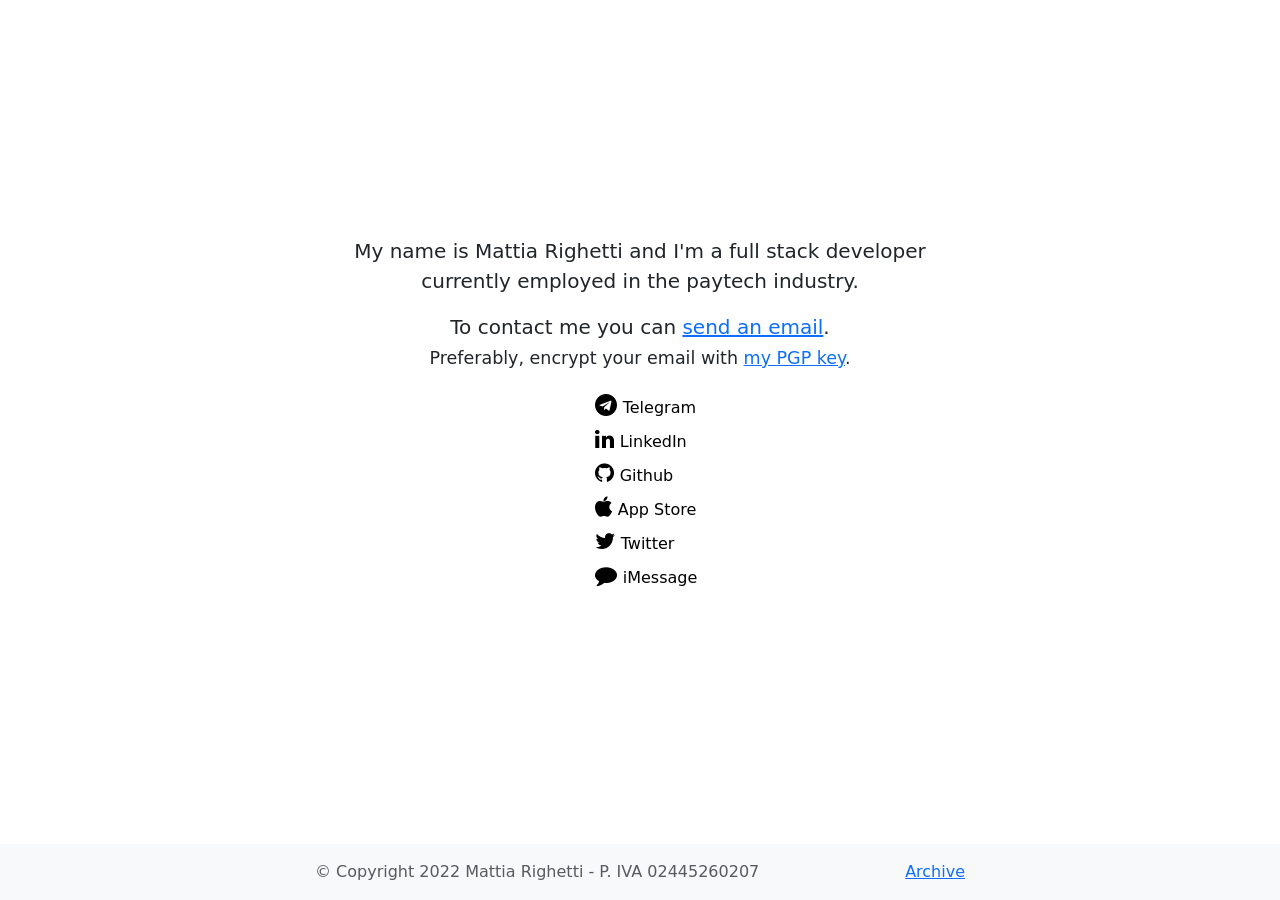
==== en/index.html @ 1e8c4438 "Adding english and french" ====
<!doctype html>
<html lang="en" class="h-100">

<head>
    <title>Mattia Righetti</title>
    <meta charset="utf-8" />
    <meta name="robots" content="index, follow, max-image-preview:large, max-snippet:-1, max-video-preview:-1" />
    <meta name="description" content="Full stack developer">
    <link rel="canonical" href="https://rght.it/">
    <meta property="og:locale" content="en_EN">
    <meta property="og:type" content="website">
    <meta property="og:title" content="Mattia Righetti">
    <meta property="og:description" content="Full stack developer.">
    <meta property="og:url" content="https://rght.it/">
    <meta property="og:site_name" content="Mattia Righetti">
    <meta property="article:modified_time" content="2022-04-18T16:51:58+00:00">
    <meta property="og:image" content="">
    <meta property="og:image:width" content="">
    <meta property="og:image:height" content="">
    <meta property="og:image:type" content="image/jpeg">
    <meta name="twitter:card" content="summary_large_image">
    <meta name="twitter:title" content="Mattia Righetti">
    <meta name="twitter:description" content="Full stack developer">
    <meta name="twitter:image" content="">
    <meta name="twitter:site" content="@mrght">
    <meta name="twitter:label1" content="Estimated reading time">
    <meta name="twitter:data1" content="1 minute">
    <meta name="viewport" content="width=device-width, initial-scale=1">
    <link href="https://cdn.jsdelivr.net/npm/bootstrap@5.1.3/dist/css/bootstrap.min.css" rel="stylesheet"
        integrity="sha384-1BmE4kWBq78iYhFldvKuhfTAU6auU8tT94WrHftjDbrCEXSU1oBoqyl2QvZ6jIW3" crossorigin="anonymous">
    <link rel="stylesheet" href="https://cdnjs.cloudflare.com/ajax/libs/font-awesome/4.7.0/css/font-awesome.min.css">
    <style>
        .container {
            width: auto;
            max-width: 680px;
            padding: 0 15px;
        }

        .fa {
            padding: 6px;
            font-size: 22px;
            text-decoration: none;
            color: black;
        }

        .contact-link {
            padding-left: 6px;
            font-size: 16px;
            text-decoration: none;
            color: black;
        }

        .archive {
            float: right;
        }
    </style>
    <!-- Google tag (gtag.js) -->
    <script async src="https://www.googletagmanager.com/gtag/js?id=G-7KN0N67CWR"></script>
    <script>
      window.dataLayer = window.dataLayer || [];
      function gtag(){dataLayer.push(arguments);}
      gtag('js', new Date());

      gtag('config', 'G-7KN0N67CWR');
    </script>
</head>

<body class="d-flex flex-column h-100">
    <header class="mb-auto"></header>
    <main class="flex-shrink-0 px-3 text-center d-flex p-3 mx-auto flex-column">
        <div class="container">
            <p class="lead">My name is Mattia Righetti and I'm a full stack developer currently employed in the paytech industry.</p>
            <p class="lead">To contact me you can <a href="contact?type=email" target="_blank">send an email</a>.<br /><small>Preferably, encrypt your email with <a href="public_key.asc">my PGP key</a>.</small></p>
        </div>
        <div class="row justify-content-center">
            <div class="col-auto col-md-3 d-flex justify-content-center">
            <ul class="list-unstyled">
              <li><a href="https://telegram.me/mrght" class="contact-link pull-left" target="_blank"><span class="fa fa-telegram"> </span>Telegram</a></li>
              <li><a href="https://linkedin.com/in/mattiarighetti/?locale=en_US" class="contact-link pull-left" target="_blank"><span class="fa fa-linkedin"> </span>LinkedIn</a></li>
              <li><a href="https://github.com/mattiarighetti" class="contact-link pull-left" target="_blank"><span class="fa fa-github"> </span>Github</a></li>
              <li><a href="https://apps.apple.com/it/developer/mattia-righetti/id1128702482" class="contact-link pull-left" target="_blank"><span class="fa fa-apple"> </span>App Store</a></li>
              <li><a href="https://twitter.com/mrghtit" class="contact-link pull-left" target="_blank"><span class="fa fa-twitter"> </span>Twitter</a></li>
              <li><a href="/contact?type=imessage" class="contact-link pull-left" target="_blank"><span class="fa fa-comment"> </span>iMessage</a></li>
            </ul>
        </div></div>
    </main>
    <footer class="footer mt-auto py-3 bg-light">
        <div class="container">
            <span class="text-muted">&copy; Copyright 2022 Mattia Righetti - P. IVA 02445260207</span>
            <span class="text-muted archive"><a
                    href="https://web.archive.org/web/20220426195501/https://www.mattiarighetti.it/"
                    target="_blank">Archive</a></span>
        </div>
    </footer>
    <script src="https://cdn.jsdelivr.net/npm/bootstrap@5.1.3/dist/js/bootstrap.bundle.min.js"
        integrity="sha384-ka7Sk0Gln4gmtz2MlQnikT1wXgYsOg+OMhuP+IlRH9sENBO0LRn5q+8nbTov4+1p"
        crossorigin="anonymous"></script>
</body>

</html>
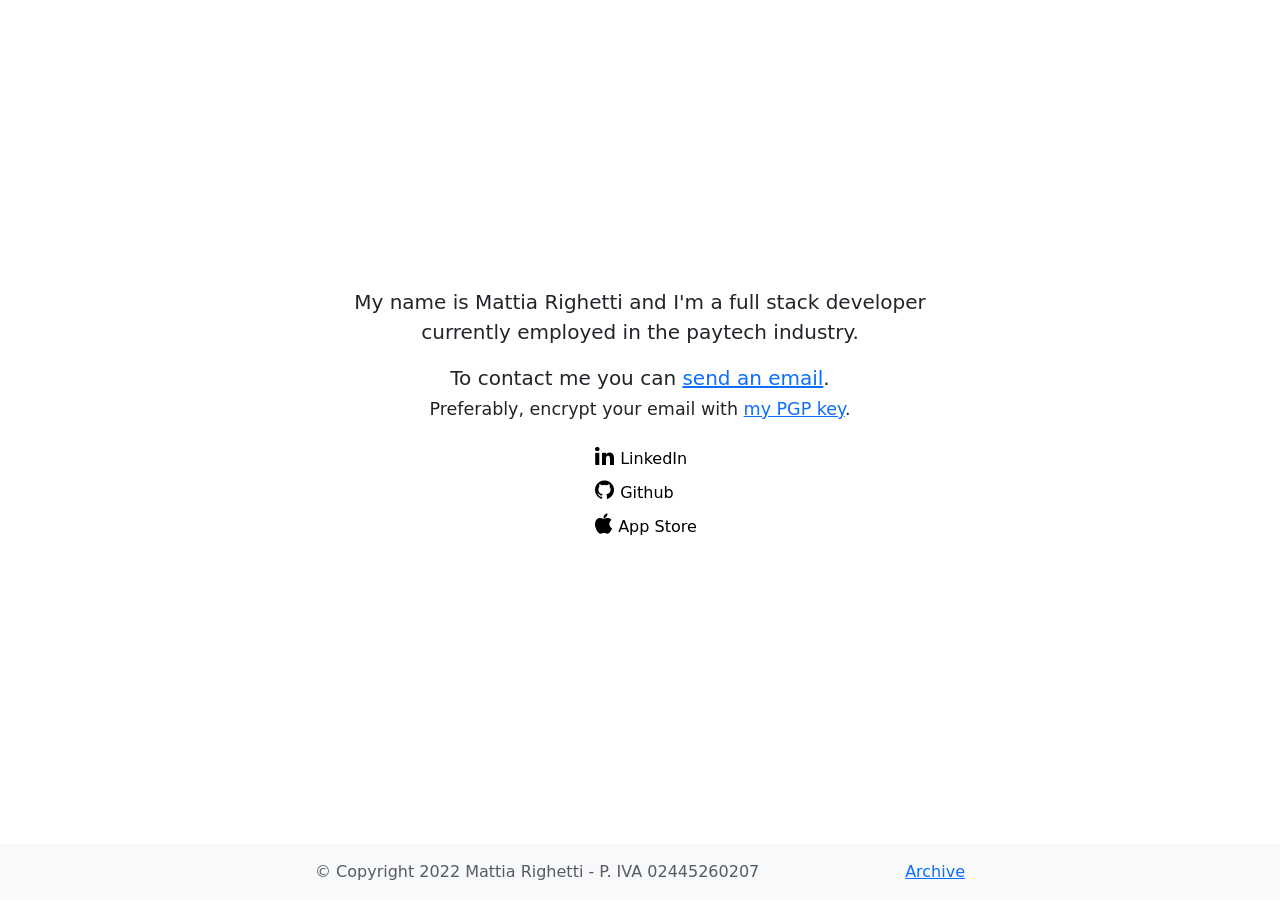
==== commit f062f07f: "Removing Telegram and iMessage contacts from EN version." ====
--- a/en/index.html
+++ b/en/index.html
@@ -1,6 +1,5 @@
 <!doctype html>
 <html lang="en" class="h-100">
-
 <head>
     <title>Mattia Righetti</title>
     <meta charset="utf-8" />
@@ -75,12 +74,9 @@
         <div class="row justify-content-center">
             <div class="col-auto col-md-3 d-flex justify-content-center">
             <ul class="list-unstyled">
-              <li><a href="https://telegram.me/mrght" class="contact-link pull-left" target="_blank"><span class="fa fa-telegram"> </span>Telegram</a></li>
               <li><a href="https://linkedin.com/in/mattiarighetti/?locale=en_US" class="contact-link pull-left" target="_blank"><span class="fa fa-linkedin"> </span>LinkedIn</a></li>
               <li><a href="https://github.com/mattiarighetti" class="contact-link pull-left" target="_blank"><span class="fa fa-github"> </span>Github</a></li>
               <li><a href="https://apps.apple.com/it/developer/mattia-righetti/id1128702482" class="contact-link pull-left" target="_blank"><span class="fa fa-apple"> </span>App Store</a></li>
-              <li><a href="https://twitter.com/mrghtit" class="contact-link pull-left" target="_blank"><span class="fa fa-twitter"> </span>Twitter</a></li>
-              <li><a href="/contact?type=imessage" class="contact-link pull-left" target="_blank"><span class="fa fa-comment"> </span>iMessage</a></li>
             </ul>
         </div></div>
     </main>
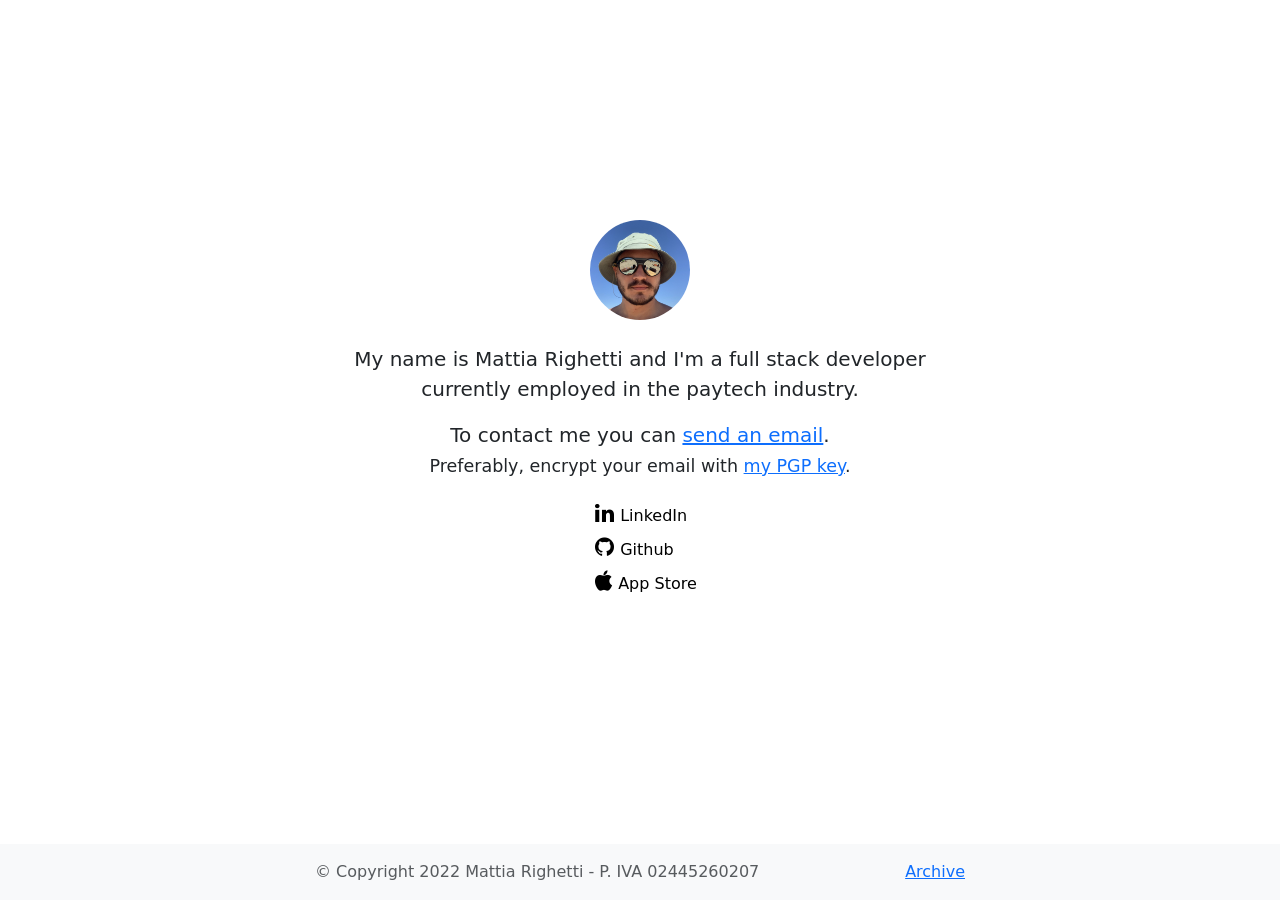
==== commit 668218e5: "Adding profile image." ====
--- a/en/index.html
+++ b/en/index.html
@@ -68,6 +68,8 @@
     <header class="mb-auto"></header>
     <main class="flex-shrink-0 px-3 text-center d-flex p-3 mx-auto flex-column">
         <div class="container">
+            <img src="../Cappellino.jpg" class="img-circle hidden-xs-down" style="width: 100px; border-radius: 50px; margin-top: -10px;">
+            <br><br>
             <p class="lead">My name is Mattia Righetti and I'm a full stack developer currently employed in the paytech industry.</p>
             <p class="lead">To contact me you can <a href="contact?type=email" target="_blank">send an email</a>.<br /><small>Preferably, encrypt your email with <a href="public_key.asc">my PGP key</a>.</small></p>
         </div>
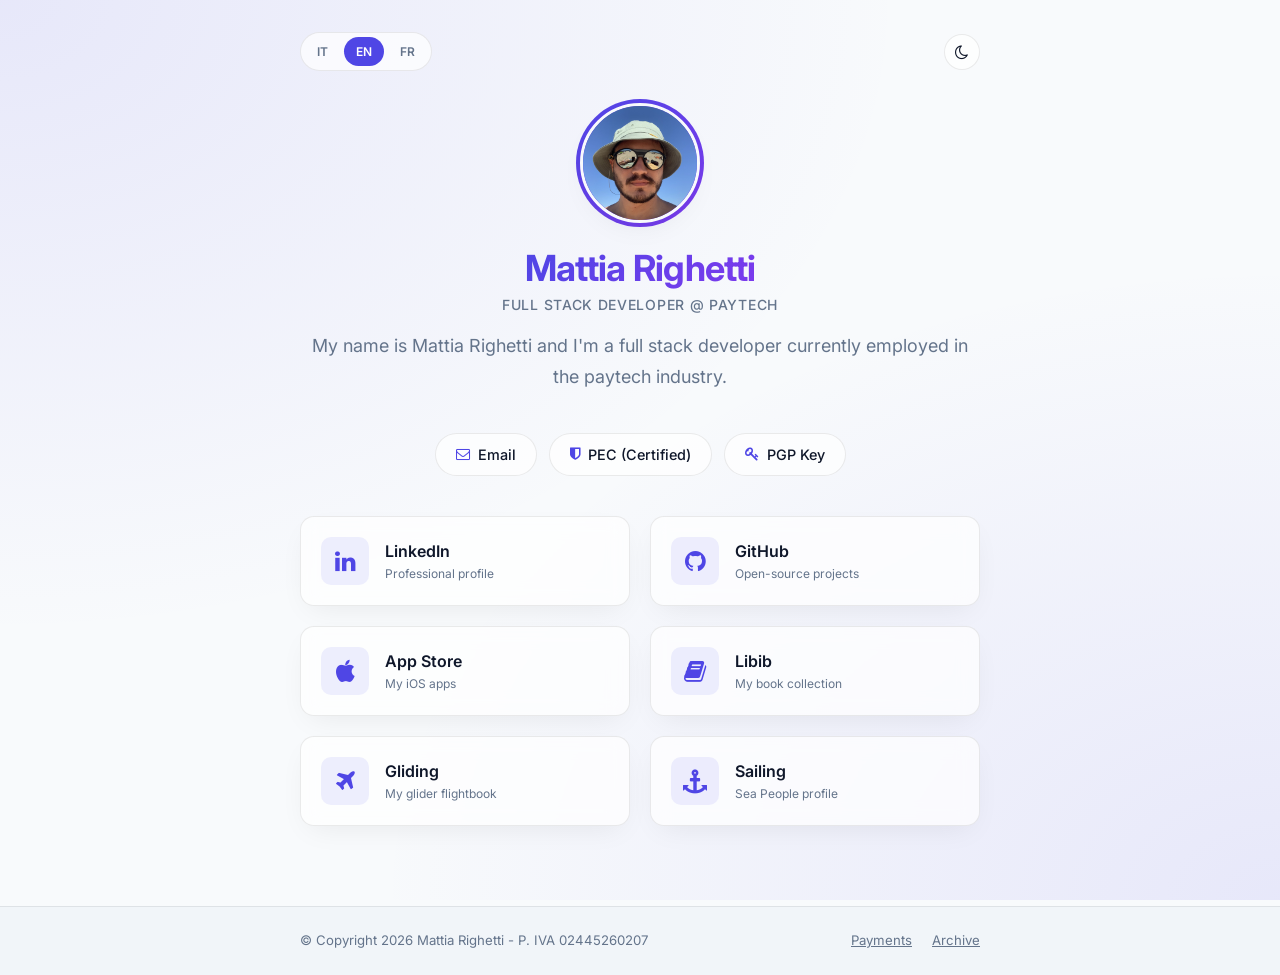
==== commit b8da11fd: "style: redesign website with modern UI, dark mode switcher and centralized CSS" ====
--- a/en/index.html
+++ b/en/index.html
@@ -1,18 +1,18 @@
 <!doctype html>
-<html lang="en" class="h-100">
-<head>
+<html lang="en">
+  <head>
     <title>Mattia Righetti</title>
-    <meta charset="utf-8" />
-    <meta name="robots" content="index, follow, max-image-preview:large, max-snippet:-1, max-video-preview:-1" />
+    <meta charset="utf-8">
+    <meta name="robots" content="index, follow, max-image-preview:large, max-snippet:-1, max-video-preview:-1">
     <meta name="description" content="Full stack developer">
-    <link rel="canonical" href="https://rght.it/">
-    <meta property="og:locale" content="en_EN">
+    <link rel="canonical" href="https://rght.it/en/">
+    <meta property="og:locale" content="en_US">
     <meta property="og:type" content="website">
     <meta property="og:title" content="Mattia Righetti">
-    <meta property="og:description" content="Full stack developer.">
-    <meta property="og:url" content="https://rght.it/">
+    <meta property="og:description" content="Full stack developer">
+    <meta property="og:url" content="https://rght.it/en/">
     <meta property="og:site_name" content="Mattia Righetti">
-    <meta property="article:modified_time" content="2022-04-18T16:51:58+00:00">
+    <meta property="article:modified_time" content="2026-06-16T17:52:00+02:00">
     <meta property="og:image" content="">
     <meta property="og:image:width" content="">
     <meta property="og:image:height" content="">
@@ -25,74 +25,167 @@
     <meta name="twitter:label1" content="Estimated reading time">
     <meta name="twitter:data1" content="1 minute">
     <meta name="viewport" content="width=device-width, initial-scale=1">
-    <link href="https://cdn.jsdelivr.net/npm/bootstrap@5.1.3/dist/css/bootstrap.min.css" rel="stylesheet"
-        integrity="sha384-1BmE4kWBq78iYhFldvKuhfTAU6auU8tT94WrHftjDbrCEXSU1oBoqyl2QvZ6jIW3" crossorigin="anonymous">
+    
+    <link href="https://cdn.jsdelivr.net/npm/bootstrap@5.1.3/dist/css/bootstrap.min.css" rel="stylesheet" integrity="sha384-1BmE4kWBq78iYhFldvKuhfTAU6auU8tT94WrHftjDbrCEXSU1oBoqyl2QvZ6jIW3" crossorigin="anonymous">
     <link rel="stylesheet" href="https://cdnjs.cloudflare.com/ajax/libs/font-awesome/4.7.0/css/font-awesome.min.css">
-    <style>
-        .container {
-            width: auto;
-            max-width: 680px;
-            padding: 0 15px;
-        }
+    <link rel="stylesheet" href="../css/style.css">
 
-        .fa {
-            padding: 6px;
-            font-size: 22px;
-            text-decoration: none;
-            color: black;
-        }
-
-        .contact-link {
-            padding-left: 6px;
-            font-size: 16px;
-            text-decoration: none;
-            color: black;
-        }
-
-        .archive {
-            float: right;
-        }
-    </style>
+    <script>
+      // Apply theme immediately to prevent flashing
+      const currentTheme = localStorage.getItem('theme') || (window.matchMedia('(prefers-color-scheme: light)').matches ? 'light' : 'dark');
+      document.documentElement.setAttribute('data-theme', currentTheme);
+    </script>
+    
     <!-- Google tag (gtag.js) -->
     <script async src="https://www.googletagmanager.com/gtag/js?id=G-7KN0N67CWR"></script>
     <script>
       window.dataLayer = window.dataLayer || [];
       function gtag(){dataLayer.push(arguments);}
       gtag('js', new Date());
-
       gtag('config', 'G-7KN0N67CWR');
     </script>
-</head>
+  </head>
+  <body>
+    
+    <main class="main-container">
+      
+      <!-- Top controls bar -->
+      <div class="top-bar">
+        <div class="lang-switcher">
+          <a href="/" class="lang-btn">IT</a>
+          <button class="lang-btn active">EN</button>
+          <a href="/fr/" class="lang-btn">FR</a>
+        </div>
+        
+        <button id="theme-toggle" class="theme-toggle-btn" aria-label="Toggle theme">
+          <i class="fa fa-sun-o"></i>
+        </button>
+      </div>
 
-<body class="d-flex flex-column h-100">
-    <header class="mb-auto"></header>
-    <main class="flex-shrink-0 px-3 text-center d-flex p-3 mx-auto flex-column">
-        <div class="container">
-            <img src="../Cappellino.jpg" class="img-circle hidden-xs-down" style="width: 100px; border-radius: 50px; margin-top: -10px;">
-            <br><br>
-            <p class="lead">My name is Mattia Righetti and I'm a full stack developer currently employed in the paytech industry.</p>
-            <p class="lead">To contact me you can <a href="contact?type=email" target="_blank">send an email</a>.<br /><small>Preferably, encrypt your email with <a href="public_key.asc">my PGP key</a>.</small></p>
+      <!-- Profile Section -->
+      <section class="profile-section">
+        <div class="avatar-wrapper">
+          <img src="../Cappellino.jpg" alt="Mattia Righetti" class="avatar-img">
         </div>
-        <div class="row justify-content-center">
-            <div class="col-auto col-md-3 d-flex justify-content-center">
-            <ul class="list-unstyled">
-              <li><a href="https://linkedin.com/in/mattiarighetti/?locale=en_US" class="contact-link pull-left" target="_blank"><span class="fa fa-linkedin"> </span>LinkedIn</a></li>
-              <li><a href="https://github.com/mattiarighetti" class="contact-link pull-left" target="_blank"><span class="fa fa-github"> </span>Github</a></li>
-              <li><a href="https://apps.apple.com/it/developer/mattia-righetti/id1128702482" class="contact-link pull-left" target="_blank"><span class="fa fa-apple"> </span>App Store</a></li>
-            </ul>
-        </div></div>
+        <h1 class="name-title">Mattia Righetti</h1>
+        <span class="role-badge">Full Stack Developer @ Paytech</span>
+        <p class="lead">
+          My name is Mattia Righetti and I'm a full stack developer currently employed in the paytech industry.
+        </p>
+      </section>
+
+      <!-- Contact Actions -->
+      <section class="contact-actions">
+        <a href="/contact?type=email" target="_blank" class="action-btn">
+          <i class="fa fa-envelope-o"></i> Email
+        </a>
+        <a href="/contact?type=pec" target="_blank" class="action-btn">
+          <i class="fa fa-shield"></i> PEC (Certified)
+        </a>
+        <a href="../public_key.asc" class="action-btn">
+          <i class="fa fa-key"></i> PGP Key
+        </a>
+      </section>
+
+      <!-- Links Grid -->
+      <section class="links-grid">
+        <a href="https://linkedin.com/in/mattiarighetti/?locale=en_US" target="_blank" class="link-card">
+          <div class="card-icon-wrapper">
+            <i class="fa fa-linkedin"></i>
+          </div>
+          <div class="card-info">
+            <span class="card-title">LinkedIn</span>
+            <span class="card-desc">Professional profile</span>
+          </div>
+        </a>
+
+        <a href="https://github.com/mattiarighetti" target="_blank" class="link-card">
+          <div class="card-icon-wrapper">
+            <i class="fa fa-github"></i>
+          </div>
+          <div class="card-info">
+            <span class="card-title">GitHub</span>
+            <span class="card-desc">Open-source projects</span>
+          </div>
+        </a>
+
+        <a href="https://apps.apple.com/it/developer/mattia-righetti/id1128702482" target="_blank" class="link-card">
+          <div class="card-icon-wrapper">
+            <i class="fa fa-apple"></i>
+          </div>
+          <div class="card-info">
+            <span class="card-title">App Store</span>
+            <span class="card-desc">My iOS apps</span>
+          </div>
+        </a>
+
+        <a href="https://rght.it/lib" target="_blank" class="link-card">
+          <div class="card-icon-wrapper">
+            <i class="fa fa-book"></i>
+          </div>
+          <div class="card-info">
+            <span class="card-title">Libib</span>
+            <span class="card-desc">My book collection</span>
+          </div>
+        </a>
+
+        <a href="https://www.onlinecontest.org/olc-3.0/gliding/flightbook.html?sp=2026&st=olcp&rt=olc&pi=85450" target="_blank" class="link-card">
+          <div class="card-icon-wrapper">
+            <i class="fa fa-plane"></i>
+          </div>
+          <div class="card-info">
+            <span class="card-title">Gliding</span>
+            <span class="card-desc">My glider flightbook</span>
+          </div>
+        </a>
+
+        <a href="https://dashboard.seapeopleapp.com/@mattiar" target="_blank" class="link-card">
+          <div class="card-icon-wrapper">
+            <i class="fa fa-anchor"></i>
+          </div>
+          <div class="card-info">
+            <span class="card-title">Sailing</span>
+            <span class="card-desc">Sea People profile</span>
+          </div>
+        </a>
+      </section>
+
     </main>
-    <footer class="footer mt-auto py-3 bg-light">
-        <div class="container">
-            <span class="text-muted">&copy; Copyright 2022 Mattia Righetti - P. IVA 02445260207</span>
-            <span class="text-muted archive"><a
-                    href="https://web.archive.org/web/20220426195501/https://www.mattiarighetti.it/"
-                    target="_blank">Archive</a></span>
+
+    <footer>
+      <div class="main-container py-0">
+        <div class="footer-links">
+          <span class="footer-text">&copy; Copyright 2026 Mattia Righetti - P. IVA 02445260207</span>
+          <span class="footer-text">
+            <a href="/pay/" class="me-3">Payments</a>
+            <a href="https://web.archive.org/web/20220426195501/https://www.mattiarighetti.it/" target="_blank">Archive</a>
+          </span>
         </div>
+      </div>
     </footer>
-    <script src="https://cdn.jsdelivr.net/npm/bootstrap@5.1.3/dist/js/bootstrap.bundle.min.js"
-        integrity="sha384-ka7Sk0Gln4gmtz2MlQnikT1wXgYsOg+OMhuP+IlRH9sENBO0LRn5q+8nbTov4+1p"
-        crossorigin="anonymous"></script>
-</body>
 
+    <script src="https://cdn.jsdelivr.net/npm/bootstrap@5.1.3/dist/js/bootstrap.bundle.min.js" integrity="sha384-ka7Sk0Gln4gmtz2MlQnikT1wXgYsOg+OMhuP+IlRH9sENBO0LRn5q+8nbTov4+1p" crossorigin="anonymous"></script>
+    <script>
+      const themeToggleBtn = document.getElementById('theme-toggle');
+      themeToggleBtn.addEventListener('click', () => {
+        const activeTheme = document.documentElement.getAttribute('data-theme');
+        const newTheme = activeTheme === 'light' ? 'dark' : 'light';
+        document.documentElement.setAttribute('data-theme', newTheme);
+        localStorage.setItem('theme', newTheme);
+        updateToggleIcon(newTheme);
+      });
+      
+      function updateToggleIcon(theme) {
+        const icon = themeToggleBtn.querySelector('i');
+        if (theme === 'light') {
+          icon.className = 'fa fa-moon-o';
+        } else {
+          icon.className = 'fa fa-sun-o';
+        }
+      }
+      
+      // Initialize toggle icon state
+      updateToggleIcon(document.documentElement.getAttribute('data-theme'));
+    </script>
+  </body>
 </html>
--- a/css/style.css
+++ b/css/style.css
@@ -0,0 +1,459 @@
+@import url('https://fonts.googleapis.com/css2?family=Inter:wght@300;400;500;600;700&display=swap');
+
+:root {
+  /* Dark Theme (Default) */
+  --bg-primary: #0b0f19;
+  --bg-secondary: #111827;
+  --bg-card: rgba(22, 30, 49, 0.7);
+  --bg-card-hover: rgba(31, 41, 67, 0.9);
+  --text-primary: #f3f4f6;
+  --text-muted: #9ca3af;
+  --text-inverse: #111827;
+  --accent: #6366f1;
+  --accent-gradient: linear-gradient(135deg, #6366f1 0%, #a855f7 100%);
+  --accent-glow: rgba(99, 102, 241, 0.15);
+  --border-color: rgba(255, 255, 255, 0.08);
+  --border-hover: rgba(99, 102, 241, 0.35);
+  --card-shadow: 0 10px 30px -10px rgba(0, 0, 0, 0.5);
+  --transition-smooth: all 0.3s cubic-bezier(0.4, 0, 0.2, 1);
+  --font-sans: 'Inter', system-ui, -apple-system, sans-serif;
+}
+
+[data-theme="light"] {
+  /* Light Theme */
+  --bg-primary: #f8fafc;
+  --bg-secondary: #f1f5f9;
+  --bg-card: rgba(255, 255, 255, 0.7);
+  --bg-card-hover: rgba(255, 255, 255, 0.95);
+  --text-primary: #0f172a;
+  --text-muted: #64748b;
+  --text-inverse: #ffffff;
+  --accent: #4f46e5;
+  --accent-gradient: linear-gradient(135deg, #4f46e5 0%, #7c3aed 100%);
+  --accent-glow: rgba(79, 70, 229, 0.1);
+  --border-color: rgba(0, 0, 0, 0.08);
+  --border-hover: rgba(79, 70, 229, 0.3);
+  --card-shadow: 0 10px 30px -10px rgba(0, 0, 0, 0.08);
+}
+
+/* Global Reset & Base */
+body {
+  font-family: var(--font-sans);
+  background-color: var(--bg-primary);
+  color: var(--text-primary);
+  transition: var(--transition-smooth);
+  min-height: 100vh;
+  margin: 0;
+  display: flex;
+  flex-direction: column;
+  background-image: 
+    radial-gradient(at 0% 0%, var(--accent-glow) 0px, transparent 50%),
+    radial-gradient(at 100% 100%, var(--accent-glow) 0px, transparent 50%);
+  background-attachment: fixed;
+}
+
+/* Container limits */
+.main-container {
+  max-width: 720px;
+  width: 100%;
+  margin: 0 auto;
+  padding: 2rem 1.25rem;
+}
+
+/* Typography overrides */
+h1, h2, h3, h4, h5, h6 {
+  font-weight: 700;
+  letter-spacing: -0.02em;
+  color: var(--text-primary);
+}
+
+.lead {
+  font-size: 1.125rem;
+  font-weight: 400;
+  line-height: 1.7;
+  color: var(--text-muted);
+}
+
+a {
+  color: var(--accent);
+  text-decoration: none;
+  transition: var(--transition-smooth);
+}
+
+a:hover {
+  color: #a855f7;
+  text-decoration: underline;
+}
+
+/* Header & Controls */
+.top-bar {
+  display: flex;
+  justify-content: space-between;
+  align-items: center;
+  margin-bottom: 2rem;
+}
+
+.lang-switcher {
+  display: flex;
+  gap: 0.25rem;
+  background: var(--bg-card);
+  padding: 0.25rem;
+  border-radius: 9999px;
+  border: 1px solid var(--border-color);
+}
+
+.lang-btn {
+  font-size: 0.75rem;
+  font-weight: 600;
+  padding: 0.35rem 0.75rem;
+  border-radius: 9999px;
+  border: none;
+  background: transparent;
+  color: var(--text-muted);
+  cursor: pointer;
+  transition: var(--transition-smooth);
+  text-transform: uppercase;
+}
+
+.lang-btn.active, .lang-btn:hover {
+  background: var(--accent);
+  color: var(--text-inverse);
+  text-decoration: none;
+}
+
+.theme-toggle-btn {
+  background: var(--bg-card);
+  border: 1px solid var(--border-color);
+  color: var(--text-primary);
+  width: 2.25rem;
+  height: 2.25rem;
+  border-radius: 50%;
+  display: flex;
+  align-items: center;
+  justify-content: center;
+  cursor: pointer;
+  transition: var(--transition-smooth);
+}
+
+.theme-toggle-btn:hover {
+  border-color: var(--accent);
+  transform: rotate(15deg);
+}
+
+/* Profile Section */
+.profile-section {
+  text-align: center;
+  margin-bottom: 2.5rem;
+}
+
+.avatar-wrapper {
+  position: relative;
+  width: 120px;
+  height: 120px;
+  margin: 0 auto 1.5rem;
+}
+
+.avatar-img {
+  width: 100%;
+  height: 100%;
+  border-radius: 50%;
+  object-fit: cover;
+  border: 3px solid var(--bg-primary);
+  position: relative;
+  z-index: 2;
+  box-shadow: var(--card-shadow);
+}
+
+.avatar-wrapper::after {
+  content: '';
+  position: absolute;
+  top: -4px;
+  left: -4px;
+  right: -4px;
+  bottom: -4px;
+  border-radius: 50%;
+  background: var(--accent-gradient);
+  z-index: 1;
+  animation: rotateGradient 6s linear infinite;
+}
+
+@keyframes rotateGradient {
+  from { transform: rotate(0deg); }
+  to { transform: rotate(360deg); }
+}
+
+.name-title {
+  font-size: 2.25rem;
+  margin-bottom: 0.25rem;
+  background: var(--accent-gradient);
+  -webkit-background-clip: text;
+  -webkit-text-fill-color: transparent;
+  display: inline-block;
+}
+
+.role-badge {
+  font-size: 0.875rem;
+  font-weight: 500;
+  color: var(--text-muted);
+  letter-spacing: 0.05em;
+  text-transform: uppercase;
+  margin-bottom: 1rem;
+  display: block;
+}
+
+/* Interactive Info Cards */
+.contact-actions {
+  display: flex;
+  flex-wrap: wrap;
+  gap: 0.75rem;
+  justify-content: center;
+  margin-bottom: 2.5rem;
+}
+
+.action-btn {
+  display: inline-flex;
+  align-items: center;
+  gap: 0.5rem;
+  padding: 0.625rem 1.25rem;
+  background: var(--bg-card);
+  border: 1px solid var(--border-color);
+  color: var(--text-primary);
+  border-radius: 9999px;
+  font-size: 0.9rem;
+  font-weight: 500;
+  transition: var(--transition-smooth);
+}
+
+.action-btn:hover {
+  background: var(--bg-card-hover);
+  border-color: var(--border-hover);
+  transform: translateY(-2px);
+  color: var(--text-primary);
+  text-decoration: none;
+  box-shadow: 0 4px 12px rgba(99, 102, 241, 0.15);
+}
+
+.action-btn i, .action-btn svg {
+  color: var(--accent);
+}
+
+/* Links Grid */
+.links-grid {
+  display: grid;
+  grid-template-columns: repeat(2, 1fr);
+  gap: 1.25rem;
+  margin-bottom: 3rem;
+}
+
+@media (max-width: 576px) {
+  .links-grid {
+    grid-template-columns: 1fr;
+  }
+}
+
+.link-card {
+  display: flex;
+  align-items: center;
+  gap: 1rem;
+  padding: 1.25rem;
+  background: var(--bg-card);
+  border: 1px solid var(--border-color);
+  border-radius: 14px;
+  color: var(--text-primary);
+  transition: var(--transition-smooth);
+  backdrop-filter: blur(10px);
+  -webkit-backdrop-filter: blur(10px);
+  box-shadow: var(--card-shadow);
+  text-align: left;
+}
+
+.link-card:hover {
+  background: var(--bg-card-hover);
+  border-color: var(--border-hover);
+  transform: translateY(-3px);
+  color: var(--text-primary);
+  text-decoration: none;
+  box-shadow: 0 10px 20px -5px rgba(99, 102, 241, 0.2);
+}
+
+.card-icon-wrapper {
+  display: flex;
+  align-items: center;
+  justify-content: center;
+  width: 48px;
+  height: 48px;
+  border-radius: 10px;
+  background: rgba(99, 102, 241, 0.1);
+  color: var(--accent);
+  font-size: 1.5rem;
+  flex-shrink: 0;
+  transition: var(--transition-smooth);
+}
+
+.link-card:hover .card-icon-wrapper {
+  background: var(--accent);
+  color: var(--text-inverse);
+  transform: scale(1.05);
+}
+
+.card-info {
+  display: flex;
+  flex-direction: column;
+}
+
+.card-title {
+  font-weight: 600;
+  font-size: 1rem;
+  margin-bottom: 0.125rem;
+}
+
+.card-desc {
+  font-size: 0.75rem;
+  color: var(--text-muted);
+}
+
+/* Copy box (specifically for PGP info or short details) */
+.pgp-box {
+  background: var(--bg-card);
+  border: 1px solid var(--border-color);
+  border-radius: 12px;
+  padding: 1rem;
+  margin-top: 1.5rem;
+  font-size: 0.8rem;
+  text-align: left;
+  display: flex;
+  justify-content: space-between;
+  align-items: center;
+}
+
+/* Payment box override details */
+.payment-list {
+  display: flex;
+  flex-direction: column;
+  gap: 1.25rem;
+  margin-top: 2rem;
+}
+
+.payment-card {
+  position: relative;
+  background: var(--bg-card);
+  border: 1px solid var(--border-color);
+  border-radius: 16px;
+  padding: 1.5rem;
+  text-align: left;
+  box-shadow: var(--card-shadow);
+  transition: var(--transition-smooth);
+}
+
+.payment-card:hover {
+  border-color: var(--border-hover);
+  box-shadow: 0 10px 20px -5px rgba(99, 102, 241, 0.15);
+}
+
+.payment-header {
+  display: flex;
+  align-items: center;
+  justify-content: space-between;
+  margin-bottom: 1rem;
+}
+
+.payment-provider {
+  display: flex;
+  align-items: center;
+  gap: 0.75rem;
+  font-weight: 700;
+  font-size: 1.125rem;
+}
+
+.payment-provider img {
+  width: 28px;
+  height: 28px;
+  border-radius: 6px;
+  object-fit: cover;
+}
+
+.payment-details p {
+  margin: 0.25rem 0;
+  font-size: 0.925rem;
+}
+
+.payment-details strong {
+  color: var(--text-muted);
+  font-weight: 500;
+  margin-right: 0.25rem;
+}
+
+/* Footer Section */
+footer {
+  margin-top: auto;
+  border-top: 1px solid var(--border-color);
+  padding: 1.5rem 0;
+  text-align: center;
+  background: var(--bg-secondary);
+  transition: var(--transition-smooth);
+}
+
+footer .footer-text {
+  font-size: 0.825rem;
+  color: var(--text-muted);
+}
+
+footer a {
+  color: var(--text-muted);
+  text-decoration: underline;
+}
+
+footer a:hover {
+  color: var(--accent);
+}
+
+.footer-links {
+  display: flex;
+  justify-content: space-between;
+  align-items: center;
+  flex-wrap: wrap;
+  gap: 1rem;
+}
+
+/* Form Styling (Contact Form) */
+form {
+  background: var(--bg-card);
+  border: 1px solid var(--border-color);
+  padding: 2.5rem;
+  border-radius: 16px;
+  box-shadow: var(--card-shadow);
+  display: inline-block;
+  width: 100%;
+  max-width: 500px;
+  margin: 0 auto;
+}
+
+.g-recaptcha {
+  display: flex;
+  justify-content: center;
+  margin-bottom: 1.5rem;
+}
+
+/* Modal / Overlay */
+#overlay {
+  display: none;
+  position: fixed;
+  top: 0;
+  left: 0;
+  width: 100%;
+  height: 100%;
+  background: rgba(11, 15, 25, 0.9);
+  justify-content: center;
+  align-items: center;
+  z-index: 9999;
+  backdrop-filter: blur(8px);
+  -webkit-backdrop-filter: blur(8px);
+}
+
+#overlay img {
+  max-width: 90%;
+  max-height: 80%;
+  border-radius: 16px;
+  box-shadow: 0 25px 50px -12px rgba(0, 0, 0, 0.7);
+  border: 1px solid var(--border-color);
+}
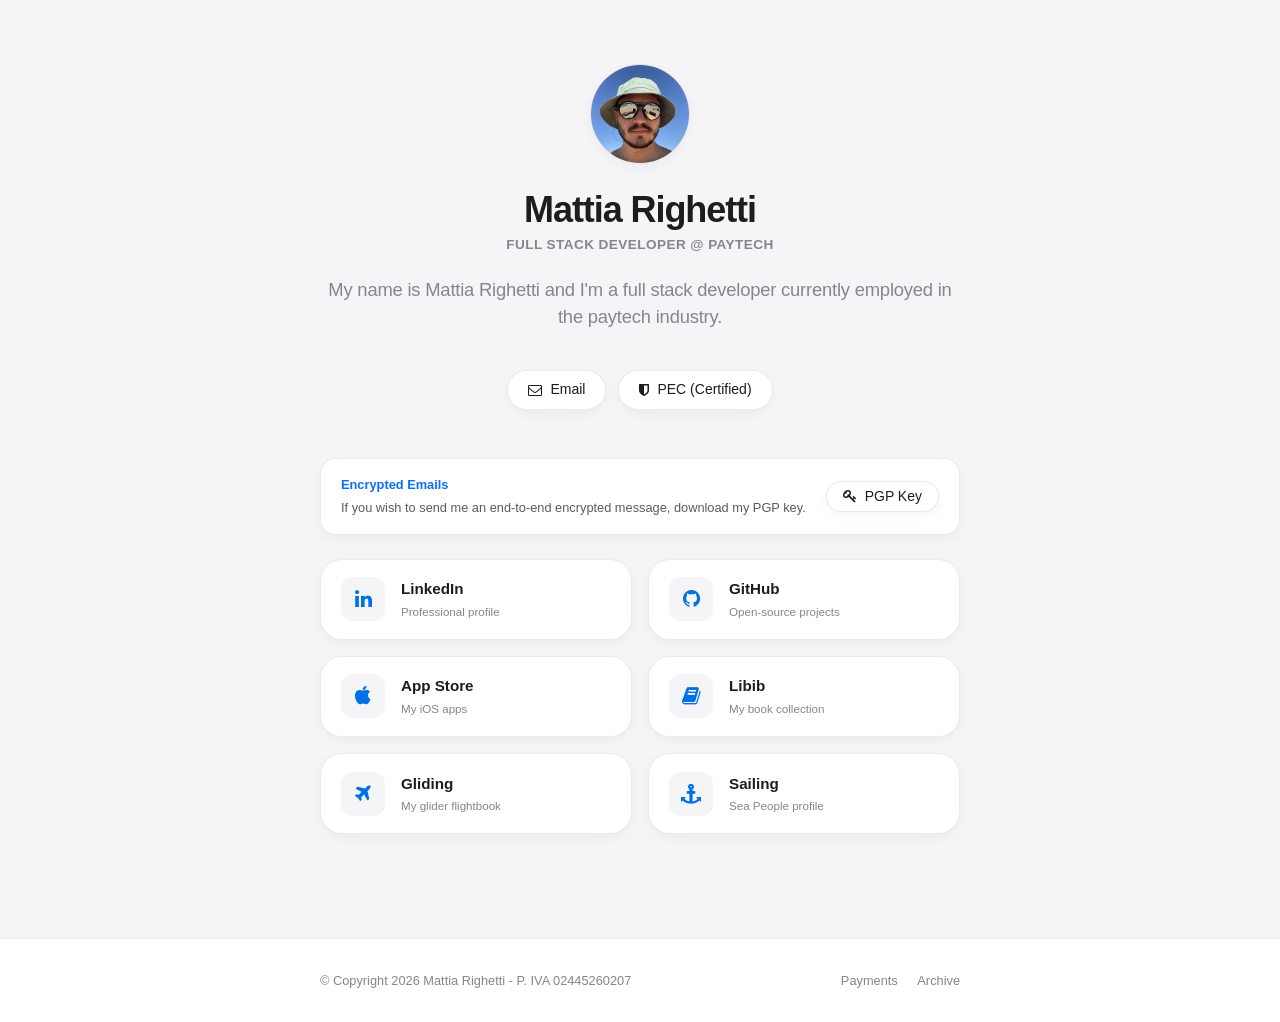
==== commit 94ab125f: "Gemini review" ====
--- a/en/index.html
+++ b/en/index.html
@@ -12,7 +12,7 @@
     <meta property="og:description" content="Full stack developer">
     <meta property="og:url" content="https://rght.it/en/">
     <meta property="og:site_name" content="Mattia Righetti">
-    <meta property="article:modified_time" content="2026-06-16T17:52:00+02:00">
+    <meta property="article:modified_time" content="2026-07-03T09:02:00+02:00">
     <meta property="og:image" content="">
     <meta property="og:image:width" content="">
     <meta property="og:image:height" content="">
@@ -29,12 +29,6 @@
     <link href="https://cdn.jsdelivr.net/npm/bootstrap@5.1.3/dist/css/bootstrap.min.css" rel="stylesheet" integrity="sha384-1BmE4kWBq78iYhFldvKuhfTAU6auU8tT94WrHftjDbrCEXSU1oBoqyl2QvZ6jIW3" crossorigin="anonymous">
     <link rel="stylesheet" href="https://cdnjs.cloudflare.com/ajax/libs/font-awesome/4.7.0/css/font-awesome.min.css">
     <link rel="stylesheet" href="../css/style.css">
-
-    <script>
-      // Apply theme immediately to prevent flashing
-      const currentTheme = localStorage.getItem('theme') || (window.matchMedia('(prefers-color-scheme: light)').matches ? 'light' : 'dark');
-      document.documentElement.setAttribute('data-theme', currentTheme);
-    </script>
     
     <!-- Google tag (gtag.js) -->
     <script async src="https://www.googletagmanager.com/gtag/js?id=G-7KN0N67CWR"></script>
@@ -47,20 +41,7 @@
   </head>
   <body>
     
-    <main class="main-container">
-      
-      <!-- Top controls bar -->
-      <div class="top-bar">
-        <div class="lang-switcher">
-          <a href="/" class="lang-btn">IT</a>
-          <button class="lang-btn active">EN</button>
-          <a href="/fr/" class="lang-btn">FR</a>
-        </div>
-        
-        <button id="theme-toggle" class="theme-toggle-btn" aria-label="Toggle theme">
-          <i class="fa fa-sun-o"></i>
-        </button>
-      </div>
+    <main class="main-container text-center">
 
       <!-- Profile Section -->
       <section class="profile-section">
@@ -82,9 +63,19 @@
         <a href="/contact?type=pec" target="_blank" class="action-btn">
           <i class="fa fa-shield"></i> PEC (Certified)
         </a>
-        <a href="../public_key.asc" class="action-btn">
-          <i class="fa fa-key"></i> PGP Key
-        </a>
+      </section>
+
+      <!-- PGP Box -->
+      <section class="mb-4">
+        <div class="pgp-box">
+          <div class="d-flex flex-column gap-1">
+            <span class="fw-semibold text-primary">Encrypted Emails</span>
+            <span class="text-muted fs-7">If you wish to send me an end-to-end encrypted message, download my PGP key.</span>
+          </div>
+          <a href="../public_key.asc" class="action-btn py-1 px-3 fs-7 ms-3 flex-shrink-0">
+            <i class="fa fa-key"></i> PGP Key
+          </a>
+        </div>
       </section>
 
       <!-- Links Grid -->
@@ -165,27 +156,5 @@
     </footer>
 
     <script src="https://cdn.jsdelivr.net/npm/bootstrap@5.1.3/dist/js/bootstrap.bundle.min.js" integrity="sha384-ka7Sk0Gln4gmtz2MlQnikT1wXgYsOg+OMhuP+IlRH9sENBO0LRn5q+8nbTov4+1p" crossorigin="anonymous"></script>
-    <script>
-      const themeToggleBtn = document.getElementById('theme-toggle');
-      themeToggleBtn.addEventListener('click', () => {
-        const activeTheme = document.documentElement.getAttribute('data-theme');
-        const newTheme = activeTheme === 'light' ? 'dark' : 'light';
-        document.documentElement.setAttribute('data-theme', newTheme);
-        localStorage.setItem('theme', newTheme);
-        updateToggleIcon(newTheme);
-      });
-      
-      function updateToggleIcon(theme) {
-        const icon = themeToggleBtn.querySelector('i');
-        if (theme === 'light') {
-          icon.className = 'fa fa-moon-o';
-        } else {
-          icon.className = 'fa fa-sun-o';
-        }
-      }
-      
-      // Initialize toggle icon state
-      updateToggleIcon(document.documentElement.getAttribute('data-theme'));
-    </script>
   </body>
 </html>
--- a/css/style.css
+++ b/css/style.css
@@ -1,39 +1,37 @@
-@import url('https://fonts.googleapis.com/css2?family=Inter:wght@300;400;500;600;700&display=swap');
-
 :root {
-  /* Dark Theme (Default) */
-  --bg-primary: #0b0f19;
-  --bg-secondary: #111827;
-  --bg-card: rgba(22, 30, 49, 0.7);
-  --bg-card-hover: rgba(31, 41, 67, 0.9);
-  --text-primary: #f3f4f6;
-  --text-muted: #9ca3af;
-  --text-inverse: #111827;
-  --accent: #6366f1;
-  --accent-gradient: linear-gradient(135deg, #6366f1 0%, #a855f7 100%);
-  --accent-glow: rgba(99, 102, 241, 0.15);
-  --border-color: rgba(255, 255, 255, 0.08);
-  --border-hover: rgba(99, 102, 241, 0.35);
-  --card-shadow: 0 10px 30px -10px rgba(0, 0, 0, 0.5);
-  --transition-smooth: all 0.3s cubic-bezier(0.4, 0, 0.2, 1);
-  --font-sans: 'Inter', system-ui, -apple-system, sans-serif;
-}
-
-[data-theme="light"] {
-  /* Light Theme */
-  --bg-primary: #f8fafc;
-  --bg-secondary: #f1f5f9;
-  --bg-card: rgba(255, 255, 255, 0.7);
-  --bg-card-hover: rgba(255, 255, 255, 0.95);
-  --text-primary: #0f172a;
-  --text-muted: #64748b;
+  /* Apple Light Theme (Default) */
+  --bg-primary: #f5f5f7;
+  --bg-secondary: #ffffff;
+  --bg-card: #ffffff;
+  --bg-card-hover: #fafafa;
+  --text-primary: #1d1d1f;
+  --text-muted: #86868b;
   --text-inverse: #ffffff;
-  --accent: #4f46e5;
-  --accent-gradient: linear-gradient(135deg, #4f46e5 0%, #7c3aed 100%);
-  --accent-glow: rgba(79, 70, 229, 0.1);
+  --accent: #0071e3;
+  --accent-glow: rgba(0, 113, 227, 0.08);
   --border-color: rgba(0, 0, 0, 0.08);
-  --border-hover: rgba(79, 70, 229, 0.3);
-  --card-shadow: 0 10px 30px -10px rgba(0, 0, 0, 0.08);
+  --border-hover: rgba(0, 0, 0, 0.15);
+  --card-shadow: 0 4px 12px rgba(0, 0, 0, 0.04);
+  --transition-smooth: all 0.25s cubic-bezier(0.25, 1, 0.5, 1);
+  --font-sans: -apple-system, BlinkMacSystemFont, "SF Pro Text", "SF Pro Display", "Helvetica Neue", Helvetica, Arial, sans-serif;
+}
+
+@media (prefers-color-scheme: dark) {
+  :root {
+    /* Apple Dark Theme */
+    --bg-primary: #000000;
+    --bg-secondary: #161617;
+    --bg-card: #1d1d1f;
+    --bg-card-hover: #2d2d2f;
+    --text-primary: #f5f5f7;
+    --text-muted: #86868b;
+    --text-inverse: #000000;
+    --accent: #0a84ff;
+    --accent-glow: rgba(10, 132, 255, 0.12);
+    --border-color: rgba(255, 255, 255, 0.08);
+    --border-hover: rgba(255, 255, 255, 0.16);
+    --card-shadow: 0 4px 20px rgba(0, 0, 0, 0.35);
+  }
 }
 
 /* Global Reset & Base */
@@ -46,31 +44,36 @@
   margin: 0;
   display: flex;
   flex-direction: column;
-  background-image: 
-    radial-gradient(at 0% 0%, var(--accent-glow) 0px, transparent 50%),
-    radial-gradient(at 100% 100%, var(--accent-glow) 0px, transparent 50%);
-  background-attachment: fixed;
 }
 
 /* Container limits */
 .main-container {
-  max-width: 720px;
+  max-width: 680px;
   width: 100%;
   margin: 0 auto;
-  padding: 2rem 1.25rem;
-}
-
-/* Typography overrides */
+  padding: 3rem 1.25rem;
+}
+
+/* Typography */
 h1, h2, h3, h4, h5, h6 {
   font-weight: 700;
-  letter-spacing: -0.02em;
-  color: var(--text-primary);
+  letter-spacing: -0.022em;
+  color: var(--text-primary);
+}
+
+.section-title {
+  font-size: 1.35rem;
+  font-weight: 700;
+  letter-spacing: -0.015em;
+  margin-bottom: 1rem;
+  padding-left: 0.25rem;
 }
 
 .lead {
-  font-size: 1.125rem;
+  font-size: 1.15rem;
   font-weight: 400;
-  line-height: 1.7;
+  line-height: 1.47;
+  letter-spacing: -0.011em;
   color: var(--text-muted);
 }
 
@@ -81,32 +84,37 @@
 }
 
 a:hover {
-  color: #a855f7;
-  text-decoration: underline;
-}
-
-/* Header & Controls */
+  text-decoration: none;
+  opacity: 0.85;
+}
+
+/* Segmented Control (Language Switcher) */
 .top-bar {
   display: flex;
   justify-content: space-between;
   align-items: center;
-  margin-bottom: 2rem;
+  margin-bottom: 3rem;
 }
 
 .lang-switcher {
   display: flex;
-  gap: 0.25rem;
-  background: var(--bg-card);
-  padding: 0.25rem;
-  border-radius: 9999px;
-  border: 1px solid var(--border-color);
+  background: rgba(0, 0, 0, 0.05);
+  padding: 2px;
+  border-radius: 9px;
+  border: none;
+}
+
+@media (prefers-color-scheme: dark) {
+  .lang-switcher {
+    background: rgba(255, 255, 255, 0.1);
+  }
 }
 
 .lang-btn {
-  font-size: 0.75rem;
+  font-size: 0.725rem;
   font-weight: 600;
-  padding: 0.35rem 0.75rem;
-  border-radius: 9999px;
+  padding: 0.35rem 0.85rem;
+  border-radius: 7px;
   border: none;
   background: transparent;
   color: var(--text-muted);
@@ -115,42 +123,37 @@
   text-transform: uppercase;
 }
 
-.lang-btn.active, .lang-btn:hover {
-  background: var(--accent);
-  color: var(--text-inverse);
-  text-decoration: none;
-}
-
-.theme-toggle-btn {
-  background: var(--bg-card);
-  border: 1px solid var(--border-color);
-  color: var(--text-primary);
-  width: 2.25rem;
-  height: 2.25rem;
-  border-radius: 50%;
-  display: flex;
-  align-items: center;
-  justify-content: center;
-  cursor: pointer;
-  transition: var(--transition-smooth);
-}
-
-.theme-toggle-btn:hover {
-  border-color: var(--accent);
-  transform: rotate(15deg);
-}
-
-/* Profile Section */
+.lang-btn.active {
+  background: #ffffff;
+  color: #1d1d1f;
+  box-shadow: 0 1px 3px rgba(0, 0, 0, 0.08);
+}
+
+@media (prefers-color-scheme: dark) {
+  .lang-btn.active {
+    background: #3a3a3c;
+    color: #f5f5f7;
+    box-shadow: 0 1px 3px rgba(0, 0, 0, 0.4);
+  }
+}
+
+.lang-btn:hover:not(.active) {
+  color: var(--text-primary);
+}
+
+/* Profile Hero */
 .profile-section {
   text-align: center;
   margin-bottom: 2.5rem;
+  margin-top: 1rem;
 }
 
 .avatar-wrapper {
   position: relative;
-  width: 120px;
-  height: 120px;
+  width: 100px;
+  height: 100px;
   margin: 0 auto 1.5rem;
+  transition: var(--transition-smooth);
 }
 
 .avatar-img {
@@ -158,91 +161,68 @@
   height: 100%;
   border-radius: 50%;
   object-fit: cover;
-  border: 3px solid var(--bg-primary);
-  position: relative;
-  z-index: 2;
-  box-shadow: var(--card-shadow);
-}
-
-.avatar-wrapper::after {
-  content: '';
-  position: absolute;
-  top: -4px;
-  left: -4px;
-  right: -4px;
-  bottom: -4px;
-  border-radius: 50%;
-  background: var(--accent-gradient);
-  z-index: 1;
-  animation: rotateGradient 6s linear infinite;
-}
-
-@keyframes rotateGradient {
-  from { transform: rotate(0deg); }
-  to { transform: rotate(360deg); }
+  box-shadow: var(--card-shadow);
+  border: 1px solid var(--border-color);
+}
+
+.avatar-wrapper:hover {
+  transform: scale(1.03);
 }
 
 .name-title {
   font-size: 2.25rem;
+  font-weight: 800;
+  letter-spacing: -0.03em;
   margin-bottom: 0.25rem;
-  background: var(--accent-gradient);
-  -webkit-background-clip: text;
-  -webkit-text-fill-color: transparent;
-  display: inline-block;
 }
 
 .role-badge {
-  font-size: 0.875rem;
-  font-weight: 500;
-  color: var(--text-muted);
-  letter-spacing: 0.05em;
+  font-size: 0.85rem;
+  font-weight: 600;
+  color: var(--text-muted);
+  letter-spacing: 0.03em;
   text-transform: uppercase;
-  margin-bottom: 1rem;
+  margin-bottom: 1.25rem;
   display: block;
 }
 
-/* Interactive Info Cards */
+/* Capsule buttons (Action buttons) */
 .contact-actions {
   display: flex;
   flex-wrap: wrap;
   gap: 0.75rem;
   justify-content: center;
-  margin-bottom: 2.5rem;
+  margin-bottom: 3rem;
 }
 
 .action-btn {
   display: inline-flex;
   align-items: center;
   gap: 0.5rem;
-  padding: 0.625rem 1.25rem;
+  padding: 0.55rem 1.25rem;
   background: var(--bg-card);
   border: 1px solid var(--border-color);
   color: var(--text-primary);
   border-radius: 9999px;
-  font-size: 0.9rem;
+  font-size: 0.875rem;
   font-weight: 500;
+  box-shadow: var(--card-shadow);
   transition: var(--transition-smooth);
 }
 
 .action-btn:hover {
   background: var(--bg-card-hover);
   border-color: var(--border-hover);
-  transform: translateY(-2px);
-  color: var(--text-primary);
-  text-decoration: none;
-  box-shadow: 0 4px 12px rgba(99, 102, 241, 0.15);
-}
-
-.action-btn i, .action-btn svg {
-  color: var(--accent);
-}
-
-/* Links Grid */
+  transform: translateY(-1px);
+  color: var(--text-primary);
+}
+
+/* Links Widget Grid */
 .links-grid {
   display: grid;
   grid-template-columns: repeat(2, 1fr);
-  gap: 1.25rem;
-  margin-bottom: 3rem;
+  gap: 1rem;
+  margin-bottom: 3.5rem;
 }
 
 @media (max-width: 576px) {
@@ -255,45 +235,34 @@
   display: flex;
   align-items: center;
   gap: 1rem;
-  padding: 1.25rem;
+  padding: 1.1rem 1.25rem;
   background: var(--bg-card);
   border: 1px solid var(--border-color);
-  border-radius: 14px;
-  color: var(--text-primary);
-  transition: var(--transition-smooth);
-  backdrop-filter: blur(10px);
-  -webkit-backdrop-filter: blur(10px);
-  box-shadow: var(--card-shadow);
+  border-radius: 22px;
+  color: var(--text-primary);
+  box-shadow: var(--card-shadow);
+  transition: var(--transition-smooth);
   text-align: left;
 }
 
 .link-card:hover {
-  background: var(--bg-card-hover);
+  transform: scale(1.02);
   border-color: var(--border-hover);
-  transform: translateY(-3px);
   color: var(--text-primary);
   text-decoration: none;
-  box-shadow: 0 10px 20px -5px rgba(99, 102, 241, 0.2);
 }
 
 .card-icon-wrapper {
   display: flex;
   align-items: center;
   justify-content: center;
-  width: 48px;
-  height: 48px;
-  border-radius: 10px;
-  background: rgba(99, 102, 241, 0.1);
+  width: 44px;
+  height: 44px;
+  border-radius: 12px;
+  background: var(--bg-primary);
   color: var(--accent);
-  font-size: 1.5rem;
+  font-size: 1.25rem;
   flex-shrink: 0;
-  transition: var(--transition-smooth);
-}
-
-.link-card:hover .card-icon-wrapper {
-  background: var(--accent);
-  color: var(--text-inverse);
-  transform: scale(1.05);
 }
 
 .card-info {
@@ -303,58 +272,60 @@
 
 .card-title {
   font-weight: 600;
-  font-size: 1rem;
+  font-size: 0.95rem;
   margin-bottom: 0.125rem;
 }
 
 .card-desc {
-  font-size: 0.75rem;
-  color: var(--text-muted);
-}
-
-/* Copy box (specifically for PGP info or short details) */
+  font-size: 0.725rem;
+  color: var(--text-muted);
+}
+
+/* Info row for PGP settings box */
 .pgp-box {
   background: var(--bg-card);
   border: 1px solid var(--border-color);
-  border-radius: 12px;
-  padding: 1rem;
-  margin-top: 1.5rem;
+  border-radius: 16px;
+  padding: 1rem 1.25rem;
+  margin-top: 1rem;
   font-size: 0.8rem;
   text-align: left;
   display: flex;
   justify-content: space-between;
   align-items: center;
-}
-
-/* Payment box override details */
+  box-shadow: var(--card-shadow);
+}
+
+/* Settings-like list for Payments */
 .payment-list {
   display: flex;
   flex-direction: column;
-  gap: 1.25rem;
+  background: var(--bg-card);
+  border: 1px solid var(--border-color);
+  border-radius: 20px;
+  overflow: hidden;
+  box-shadow: var(--card-shadow);
   margin-top: 2rem;
 }
 
 .payment-card {
   position: relative;
-  background: var(--bg-card);
-  border: 1px solid var(--border-color);
-  border-radius: 16px;
-  padding: 1.5rem;
-  text-align: left;
-  box-shadow: var(--card-shadow);
-  transition: var(--transition-smooth);
-}
-
-.payment-card:hover {
-  border-color: var(--border-hover);
-  box-shadow: 0 10px 20px -5px rgba(99, 102, 241, 0.15);
+  display: flex;
+  flex-direction: column;
+  padding: 1.25rem 1.5rem;
+  border-bottom: 1px solid var(--border-color);
+  transition: var(--transition-smooth);
+}
+
+.payment-card:last-child {
+  border-bottom: none;
 }
 
 .payment-header {
   display: flex;
   align-items: center;
   justify-content: space-between;
-  margin-bottom: 1rem;
+  margin-bottom: 0.75rem;
 }
 
 .payment-provider {
@@ -362,45 +333,63 @@
   align-items: center;
   gap: 0.75rem;
   font-weight: 700;
-  font-size: 1.125rem;
+  font-size: 1.05rem;
+  letter-spacing: -0.015em;
 }
 
 .payment-provider img {
-  width: 28px;
-  height: 28px;
+  width: 24px;
+  height: 24px;
   border-radius: 6px;
   object-fit: cover;
 }
 
 .payment-details p {
-  margin: 0.25rem 0;
-  font-size: 0.925rem;
+  margin: 0.15rem 0;
+  font-size: 0.875rem;
 }
 
 .payment-details strong {
   color: var(--text-muted);
-  font-weight: 500;
-  margin-right: 0.25rem;
-}
-
-/* Footer Section */
+  font-weight: 400;
+  margin-right: 0.35rem;
+}
+
+.payment-card .copy-btn {
+  padding: 0.3rem 0.9rem;
+  font-size: 0.7rem;
+  font-weight: 600;
+  border-radius: 9999px;
+  border: none;
+  background: var(--bg-primary);
+  color: var(--accent);
+  transition: var(--transition-smooth);
+}
+
+.payment-card .copy-btn:hover {
+  background: var(--accent);
+  color: var(--bg-card);
+}
+
+/* Footer style */
 footer {
   margin-top: auto;
   border-top: 1px solid var(--border-color);
-  padding: 1.5rem 0;
+  padding: 2rem 0;
   text-align: center;
   background: var(--bg-secondary);
   transition: var(--transition-smooth);
 }
 
 footer .footer-text {
-  font-size: 0.825rem;
+  font-size: 0.8rem;
   color: var(--text-muted);
 }
 
 footer a {
   color: var(--text-muted);
-  text-decoration: underline;
+  text-decoration: none;
+  font-weight: 500;
 }
 
 footer a:hover {
@@ -415,26 +404,20 @@
   gap: 1rem;
 }
 
-/* Form Styling (Contact Form) */
+/* Apple Settings style verify form */
 form {
   background: var(--bg-card);
   border: 1px solid var(--border-color);
-  padding: 2.5rem;
-  border-radius: 16px;
+  padding: 2.25rem;
+  border-radius: 20px;
   box-shadow: var(--card-shadow);
   display: inline-block;
   width: 100%;
-  max-width: 500px;
+  max-width: 460px;
   margin: 0 auto;
 }
 
-.g-recaptcha {
-  display: flex;
-  justify-content: center;
-  margin-bottom: 1.5rem;
-}
-
-/* Modal / Overlay */
+/* QR Code Overlay (Apple-like blur backdrop) */
 #overlay {
   display: none;
   position: fixed;
@@ -442,18 +425,18 @@
   left: 0;
   width: 100%;
   height: 100%;
-  background: rgba(11, 15, 25, 0.9);
+  background: rgba(0, 0, 0, 0.4);
+  backdrop-filter: blur(20px);
+  -webkit-backdrop-filter: blur(20px);
   justify-content: center;
   align-items: center;
   z-index: 9999;
-  backdrop-filter: blur(8px);
-  -webkit-backdrop-filter: blur(8px);
 }
 
 #overlay img {
-  max-width: 90%;
-  max-height: 80%;
-  border-radius: 16px;
-  box-shadow: 0 25px 50px -12px rgba(0, 0, 0, 0.7);
-  border: 1px solid var(--border-color);
-}
+  max-width: 280px;
+  width: 80%;
+  border-radius: 24px;
+  box-shadow: 0 16px 40px rgba(0, 0, 0, 0.2);
+  border: 1px solid rgba(255, 255, 255, 0.1);
+}
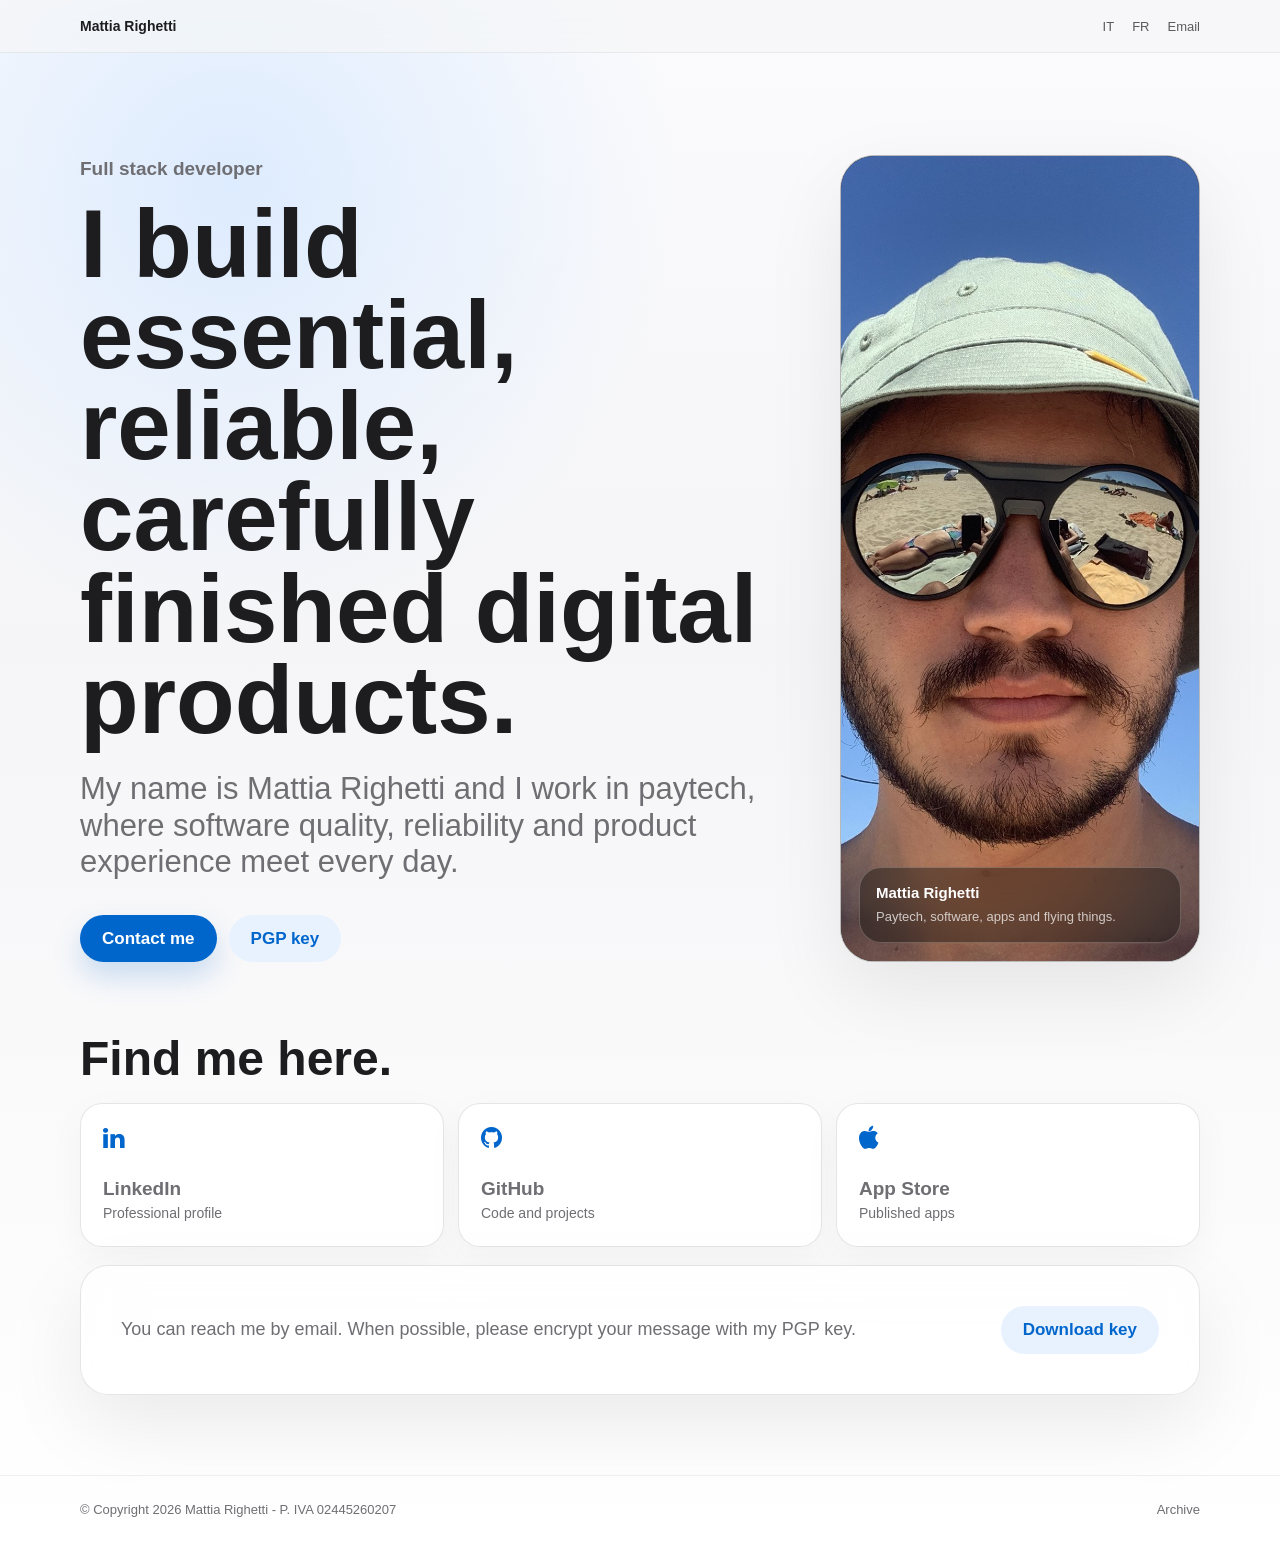
==== commit d79af81a: "Codex review" ====
--- a/en/index.html
+++ b/en/index.html
@@ -4,33 +4,23 @@
     <title>Mattia Righetti</title>
     <meta charset="utf-8">
     <meta name="robots" content="index, follow, max-image-preview:large, max-snippet:-1, max-video-preview:-1">
-    <meta name="description" content="Full stack developer">
+    <meta name="description" content="Full stack developer in the paytech industry.">
     <link rel="canonical" href="https://rght.it/en/">
     <meta property="og:locale" content="en_US">
     <meta property="og:type" content="website">
     <meta property="og:title" content="Mattia Righetti">
-    <meta property="og:description" content="Full stack developer">
+    <meta property="og:description" content="Full stack developer in the paytech industry.">
     <meta property="og:url" content="https://rght.it/en/">
     <meta property="og:site_name" content="Mattia Righetti">
-    <meta property="article:modified_time" content="2026-07-03T09:02:00+02:00">
-    <meta property="og:image" content="">
-    <meta property="og:image:width" content="">
-    <meta property="og:image:height" content="">
-    <meta property="og:image:type" content="image/jpeg">
+    <meta property="article:modified_time" content="2026-07-20T00:00:00+02:00">
     <meta name="twitter:card" content="summary_large_image">
     <meta name="twitter:title" content="Mattia Righetti">
-    <meta name="twitter:description" content="Full stack developer">
-    <meta name="twitter:image" content="">
+    <meta name="twitter:description" content="Full stack developer in the paytech industry.">
     <meta name="twitter:site" content="@mrght">
-    <meta name="twitter:label1" content="Estimated reading time">
-    <meta name="twitter:data1" content="1 minute">
     <meta name="viewport" content="width=device-width, initial-scale=1">
-    
     <link href="https://cdn.jsdelivr.net/npm/bootstrap@5.1.3/dist/css/bootstrap.min.css" rel="stylesheet" integrity="sha384-1BmE4kWBq78iYhFldvKuhfTAU6auU8tT94WrHftjDbrCEXSU1oBoqyl2QvZ6jIW3" crossorigin="anonymous">
     <link rel="stylesheet" href="https://cdnjs.cloudflare.com/ajax/libs/font-awesome/4.7.0/css/font-awesome.min.css">
-    <link rel="stylesheet" href="../css/style.css">
-    
-    <!-- Google tag (gtag.js) -->
+    <link rel="stylesheet" href="/assets/css/site.css">
     <script async src="https://www.googletagmanager.com/gtag/js?id=G-7KN0N67CWR"></script>
     <script>
       window.dataLayer = window.dataLayer || [];
@@ -40,120 +30,74 @@
     </script>
   </head>
   <body>
-    
-    <main class="main-container text-center">
+    <div class="site-shell">
+      <header class="topbar">
+        <nav class="topbar-inner" aria-label="Main navigation">
+          <a class="brand" href="/en/">Mattia Righetti</a>
+          <ul class="nav-links">
+            <li><a href="/">IT</a></li>
+            <li><a href="/fr/">FR</a></li>
+            <li><a href="/contact?type=email">Email</a></li>
+          </ul>
+        </nav>
+      </header>
 
-      <!-- Profile Section -->
-      <section class="profile-section">
-        <div class="avatar-wrapper">
-          <img src="../Cappellino.jpg" alt="Mattia Righetti" class="avatar-img">
+      <main>
+        <section class="hero" aria-labelledby="hero-title">
+          <div class="hero-grid">
+            <div>
+              <p class="eyebrow">Full stack developer</p>
+              <h1 class="hero-title" id="hero-title">I build essential, reliable, carefully finished digital products.</h1>
+              <p class="hero-copy">My name is Mattia Righetti and I work in paytech, where software quality, reliability and product experience meet every day.</p>
+              <div class="hero-actions">
+                <a class="button button-primary" href="/contact?type=email">Contact me</a>
+                <a class="button button-secondary" href="/public_key.asc">PGP key</a>
+              </div>
+            </div>
+
+            <figure class="portrait-card m-0">
+              <img src="/Cappellino.jpg" alt="Portrait of Mattia Righetti">
+              <figcaption class="portrait-caption">
+                <strong>Mattia Righetti</strong>
+                <span>Paytech, software, apps and flying things.</span>
+              </figcaption>
+            </figure>
+          </div>
+        </section>
+
+        <section class="content-band" aria-labelledby="links-title">
+          <div class="content-inner">
+            <h2 class="section-title" id="links-title">Find me here.</h2>
+            <div class="link-grid">
+              <a class="link-card" href="https://linkedin.com/in/mattiarighetti/?locale=en_US" target="_blank" rel="noopener">
+                <i class="fa fa-linkedin" aria-hidden="true"></i>
+                <span><strong>LinkedIn</strong>Professional profile</span>
+              </a>
+              <a class="link-card" href="https://github.com/mattiarighetti" target="_blank" rel="noopener">
+                <i class="fa fa-github" aria-hidden="true"></i>
+                <span><strong>GitHub</strong>Code and projects</span>
+              </a>
+              <a class="link-card" href="https://apps.apple.com/it/developer/mattia-righetti/id1128702482" target="_blank" rel="noopener">
+                <i class="fa fa-apple" aria-hidden="true"></i>
+                <span><strong>App Store</strong>Published apps</span>
+              </a>
+            </div>
+
+            <div class="note-panel">
+              <p>You can reach me by email. When possible, please encrypt your message with my PGP key.</p>
+              <a class="button button-secondary" href="/public_key.asc">Download key</a>
+            </div>
+          </div>
+        </section>
+      </main>
+
+      <footer class="site-footer">
+        <div class="footer-inner">
+          <span>&copy; Copyright 2026 Mattia Righetti - P. IVA 02445260207</span>
+          <a href="https://web.archive.org/web/20220426195501/https://www.mattiarighetti.it/" target="_blank" rel="noopener">Archive</a>
         </div>
-        <h1 class="name-title">Mattia Righetti</h1>
-        <span class="role-badge">Full Stack Developer @ Paytech</span>
-        <p class="lead">
-          My name is Mattia Righetti and I'm a full stack developer currently employed in the paytech industry.
-        </p>
-      </section>
-
-      <!-- Contact Actions -->
-      <section class="contact-actions">
-        <a href="/contact?type=email" target="_blank" class="action-btn">
-          <i class="fa fa-envelope-o"></i> Email
-        </a>
-        <a href="/contact?type=pec" target="_blank" class="action-btn">
-          <i class="fa fa-shield"></i> PEC (Certified)
-        </a>
-      </section>
-
-      <!-- PGP Box -->
-      <section class="mb-4">
-        <div class="pgp-box">
-          <div class="d-flex flex-column gap-1">
-            <span class="fw-semibold text-primary">Encrypted Emails</span>
-            <span class="text-muted fs-7">If you wish to send me an end-to-end encrypted message, download my PGP key.</span>
-          </div>
-          <a href="../public_key.asc" class="action-btn py-1 px-3 fs-7 ms-3 flex-shrink-0">
-            <i class="fa fa-key"></i> PGP Key
-          </a>
-        </div>
-      </section>
-
-      <!-- Links Grid -->
-      <section class="links-grid">
-        <a href="https://linkedin.com/in/mattiarighetti/?locale=en_US" target="_blank" class="link-card">
-          <div class="card-icon-wrapper">
-            <i class="fa fa-linkedin"></i>
-          </div>
-          <div class="card-info">
-            <span class="card-title">LinkedIn</span>
-            <span class="card-desc">Professional profile</span>
-          </div>
-        </a>
-
-        <a href="https://github.com/mattiarighetti" target="_blank" class="link-card">
-          <div class="card-icon-wrapper">
-            <i class="fa fa-github"></i>
-          </div>
-          <div class="card-info">
-            <span class="card-title">GitHub</span>
-            <span class="card-desc">Open-source projects</span>
-          </div>
-        </a>
-
-        <a href="https://apps.apple.com/it/developer/mattia-righetti/id1128702482" target="_blank" class="link-card">
-          <div class="card-icon-wrapper">
-            <i class="fa fa-apple"></i>
-          </div>
-          <div class="card-info">
-            <span class="card-title">App Store</span>
-            <span class="card-desc">My iOS apps</span>
-          </div>
-        </a>
-
-        <a href="https://rght.it/lib" target="_blank" class="link-card">
-          <div class="card-icon-wrapper">
-            <i class="fa fa-book"></i>
-          </div>
-          <div class="card-info">
-            <span class="card-title">Libib</span>
-            <span class="card-desc">My book collection</span>
-          </div>
-        </a>
-
-        <a href="https://www.onlinecontest.org/olc-3.0/gliding/flightbook.html?sp=2026&st=olcp&rt=olc&pi=85450" target="_blank" class="link-card">
-          <div class="card-icon-wrapper">
-            <i class="fa fa-plane"></i>
-          </div>
-          <div class="card-info">
-            <span class="card-title">Gliding</span>
-            <span class="card-desc">My glider flightbook</span>
-          </div>
-        </a>
-
-        <a href="https://dashboard.seapeopleapp.com/@mattiar" target="_blank" class="link-card">
-          <div class="card-icon-wrapper">
-            <i class="fa fa-anchor"></i>
-          </div>
-          <div class="card-info">
-            <span class="card-title">Sailing</span>
-            <span class="card-desc">Sea People profile</span>
-          </div>
-        </a>
-      </section>
-
-    </main>
-
-    <footer>
-      <div class="main-container py-0">
-        <div class="footer-links">
-          <span class="footer-text">&copy; Copyright 2026 Mattia Righetti - P. IVA 02445260207</span>
-          <span class="footer-text">
-            <a href="/pay/" class="me-3">Payments</a>
-            <a href="https://web.archive.org/web/20220426195501/https://www.mattiarighetti.it/" target="_blank">Archive</a>
-          </span>
-        </div>
-      </div>
-    </footer>
+      </footer>
+    </div>
 
     <script src="https://cdn.jsdelivr.net/npm/bootstrap@5.1.3/dist/js/bootstrap.bundle.min.js" integrity="sha384-ka7Sk0Gln4gmtz2MlQnikT1wXgYsOg+OMhuP+IlRH9sENBO0LRn5q+8nbTov4+1p" crossorigin="anonymous"></script>
   </body>
--- a/assets/css/site.css
+++ b/assets/css/site.css
@@ -0,0 +1,432 @@
+:root {
+  --page-bg: #f5f5f7;
+  --surface: rgba(255, 255, 255, 0.74);
+  --surface-strong: rgba(255, 255, 255, 0.92);
+  --text: #1d1d1f;
+  --muted: #6e6e73;
+  --hairline: rgba(0, 0, 0, 0.1);
+  --accent: #0066cc;
+  --accent-soft: #e8f2ff;
+  --shadow: 0 30px 80px rgba(0, 0, 0, 0.08);
+}
+
+* {
+  box-sizing: border-box;
+}
+
+html {
+  scroll-behavior: smooth;
+}
+
+body {
+  min-height: 100vh;
+  margin: 0;
+  color: var(--text);
+  background:
+    radial-gradient(circle at 18% 12%, rgba(214, 232, 255, 0.8), transparent 28rem),
+    linear-gradient(180deg, #fbfbfd 0%, var(--page-bg) 42%, #ffffff 100%);
+  font-family: -apple-system, BlinkMacSystemFont, "SF Pro Display", "SF Pro Text", "Helvetica Neue", Helvetica, Arial, sans-serif;
+  letter-spacing: 0;
+}
+
+a {
+  color: var(--accent);
+  text-decoration: none;
+}
+
+a:hover,
+a:focus {
+  color: #004c99;
+  text-decoration: none;
+}
+
+.site-shell {
+  display: flex;
+  min-height: 100vh;
+  flex-direction: column;
+}
+
+.topbar {
+  position: sticky;
+  top: 0;
+  z-index: 10;
+  border-bottom: 1px solid rgba(0, 0, 0, 0.06);
+  background: rgba(245, 245, 247, 0.72);
+  backdrop-filter: saturate(180%) blur(18px);
+}
+
+.topbar-inner {
+  display: flex;
+  width: min(1120px, calc(100% - 32px));
+  min-height: 52px;
+  align-items: center;
+  justify-content: space-between;
+  margin: 0 auto;
+  gap: 20px;
+}
+
+.brand {
+  color: var(--text);
+  font-size: 14px;
+  font-weight: 650;
+}
+
+.nav-links {
+  display: flex;
+  align-items: center;
+  gap: 18px;
+  margin: 0;
+  padding: 0;
+  list-style: none;
+}
+
+.nav-links a {
+  color: rgba(29, 29, 31, 0.72);
+  font-size: 13px;
+}
+
+.nav-links a:hover,
+.nav-links a:focus {
+  color: var(--text);
+}
+
+.hero {
+  width: min(1120px, calc(100% - 32px));
+  margin: 0 auto;
+  padding: clamp(56px, 8vw, 104px) 0 44px;
+}
+
+.hero-grid {
+  display: grid;
+  align-items: center;
+  gap: clamp(28px, 6vw, 72px);
+  grid-template-columns: minmax(0, 1fr) 360px;
+}
+
+.eyebrow {
+  margin: 0 0 14px;
+  color: var(--muted);
+  font-size: 19px;
+  font-weight: 600;
+}
+
+.hero-title {
+  max-width: 760px;
+  margin: 0;
+  font-size: clamp(52px, 8vw, 96px);
+  font-weight: 700;
+  letter-spacing: 0;
+  line-height: 0.95;
+}
+
+.hero-copy {
+  max-width: 720px;
+  margin: 26px 0 0;
+  color: var(--muted);
+  font-size: clamp(22px, 2.6vw, 31px);
+  font-weight: 500;
+  line-height: 1.18;
+}
+
+.hero-actions {
+  display: flex;
+  flex-wrap: wrap;
+  gap: 12px;
+  margin-top: 34px;
+}
+
+.button {
+  display: inline-flex;
+  min-height: 44px;
+  align-items: center;
+  justify-content: center;
+  border-radius: 999px;
+  padding: 11px 22px;
+  font-size: 17px;
+  font-weight: 600;
+  transition: transform 180ms ease, box-shadow 180ms ease, background 180ms ease;
+}
+
+.button:hover,
+.button:focus {
+  transform: translateY(-1px);
+}
+
+.button-primary {
+  background: var(--accent);
+  color: #fff;
+  box-shadow: 0 14px 30px rgba(0, 102, 204, 0.2);
+}
+
+.button-primary:hover,
+.button-primary:focus {
+  color: #fff;
+  background: #005bb8;
+}
+
+.button-secondary {
+  background: var(--accent-soft);
+  color: var(--accent);
+}
+
+.portrait-card {
+  position: relative;
+  align-self: stretch;
+  min-height: 430px;
+  overflow: hidden;
+  border: 1px solid rgba(255, 255, 255, 0.7);
+  border-radius: 34px;
+  background: #111;
+  box-shadow: var(--shadow);
+}
+
+.portrait-card img {
+  width: 100%;
+  height: 100%;
+  min-height: 430px;
+  object-fit: cover;
+}
+
+.portrait-caption {
+  position: absolute;
+  right: 18px;
+  bottom: 18px;
+  left: 18px;
+  border: 1px solid rgba(255, 255, 255, 0.22);
+  border-radius: 22px;
+  padding: 14px 16px;
+  color: #fff;
+  background: rgba(0, 0, 0, 0.36);
+  backdrop-filter: blur(18px);
+}
+
+.portrait-caption strong {
+  display: block;
+  font-size: 15px;
+}
+
+.portrait-caption span {
+  color: rgba(255, 255, 255, 0.72);
+  font-size: 13px;
+}
+
+.content-band {
+  width: 100%;
+  padding: 28px 0 80px;
+}
+
+.content-inner {
+  width: min(1120px, calc(100% - 32px));
+  margin: 0 auto;
+}
+
+.section-title {
+  margin: 0 0 18px;
+  font-size: clamp(32px, 4vw, 48px);
+  font-weight: 700;
+  line-height: 1.05;
+}
+
+.link-grid {
+  display: grid;
+  gap: 14px;
+  grid-template-columns: repeat(3, minmax(0, 1fr));
+}
+
+.link-card {
+  display: flex;
+  min-height: 124px;
+  flex-direction: column;
+  justify-content: space-between;
+  border: 1px solid var(--hairline);
+  border-radius: 22px;
+  padding: 22px;
+  color: var(--text);
+  background: var(--surface-strong);
+  box-shadow: 0 12px 38px rgba(0, 0, 0, 0.04);
+  transition: transform 180ms ease, box-shadow 180ms ease, border-color 180ms ease;
+}
+
+.link-card:hover,
+.link-card:focus {
+  color: var(--text);
+  border-color: rgba(0, 102, 204, 0.22);
+  box-shadow: 0 20px 48px rgba(0, 0, 0, 0.08);
+  transform: translateY(-3px);
+}
+
+.link-card i {
+  color: var(--accent);
+  font-size: 25px;
+}
+
+.link-card strong {
+  display: block;
+  margin-top: 24px;
+  font-size: 19px;
+}
+
+.link-card span {
+  color: var(--muted);
+  font-size: 14px;
+}
+
+.note-panel,
+.contact-panel {
+  border: 1px solid var(--hairline);
+  border-radius: 28px;
+  padding: clamp(24px, 4vw, 40px);
+  background: var(--surface);
+  box-shadow: var(--shadow);
+  backdrop-filter: blur(24px);
+}
+
+.note-panel {
+  display: flex;
+  align-items: center;
+  justify-content: space-between;
+  margin-top: 18px;
+  gap: 24px;
+}
+
+.note-panel p {
+  max-width: 760px;
+  margin: 0;
+  color: var(--muted);
+  font-size: 18px;
+  line-height: 1.5;
+}
+
+.site-footer {
+  margin-top: auto;
+  border-top: 1px solid rgba(0, 0, 0, 0.06);
+  padding: 24px 0;
+  color: var(--muted);
+  background: rgba(255, 255, 255, 0.62);
+}
+
+.footer-inner {
+  display: flex;
+  width: min(1120px, calc(100% - 32px));
+  align-items: center;
+  justify-content: space-between;
+  margin: 0 auto;
+  gap: 18px;
+  font-size: 13px;
+}
+
+.footer-inner a {
+  color: var(--muted);
+}
+
+.contact-page {
+  display: grid;
+  min-height: calc(100vh - 101px);
+  place-items: center;
+  padding: 64px 16px;
+}
+
+.contact-panel {
+  width: min(640px, 100%);
+  text-align: center;
+}
+
+.contact-panel h1 {
+  margin: 0 0 14px;
+  font-size: clamp(42px, 7vw, 72px);
+  font-weight: 700;
+  line-height: 0.96;
+}
+
+.contact-panel p {
+  margin: 0 auto 28px;
+  color: var(--muted);
+  font-size: 19px;
+  line-height: 1.45;
+}
+
+.contact-result a {
+  display: inline-flex;
+  min-height: 46px;
+  align-items: center;
+  justify-content: center;
+  border-radius: 999px;
+  padding: 11px 22px;
+  background: var(--accent);
+  color: #fff;
+  font-weight: 650;
+}
+
+.g-recaptcha {
+  display: inline-block;
+}
+
+@media (max-width: 900px) {
+  .hero-grid {
+    grid-template-columns: 1fr;
+  }
+
+  .portrait-card,
+  .portrait-card img {
+    min-height: 360px;
+  }
+
+  .link-grid {
+    grid-template-columns: repeat(2, minmax(0, 1fr));
+  }
+
+  .note-panel {
+    align-items: flex-start;
+    flex-direction: column;
+  }
+}
+
+@media (max-width: 640px) {
+  .topbar-inner {
+    width: min(100% - 24px, 1120px);
+  }
+
+  .nav-links {
+    gap: 12px;
+  }
+
+  .nav-links a {
+    font-size: 12px;
+  }
+
+  .hero,
+  .content-inner,
+  .footer-inner {
+    width: min(100% - 24px, 1120px);
+  }
+
+  .hero {
+    padding-top: 42px;
+  }
+
+  .hero-title {
+    font-size: clamp(46px, 18vw, 64px);
+  }
+
+  .hero-copy {
+    font-size: 21px;
+  }
+
+  .button {
+    width: 100%;
+  }
+
+  .portrait-card,
+  .portrait-card img {
+    min-height: 340px;
+  }
+
+  .link-grid {
+    grid-template-columns: 1fr;
+  }
+
+  .footer-inner {
+    align-items: flex-start;
+    flex-direction: column;
+  }
+}
